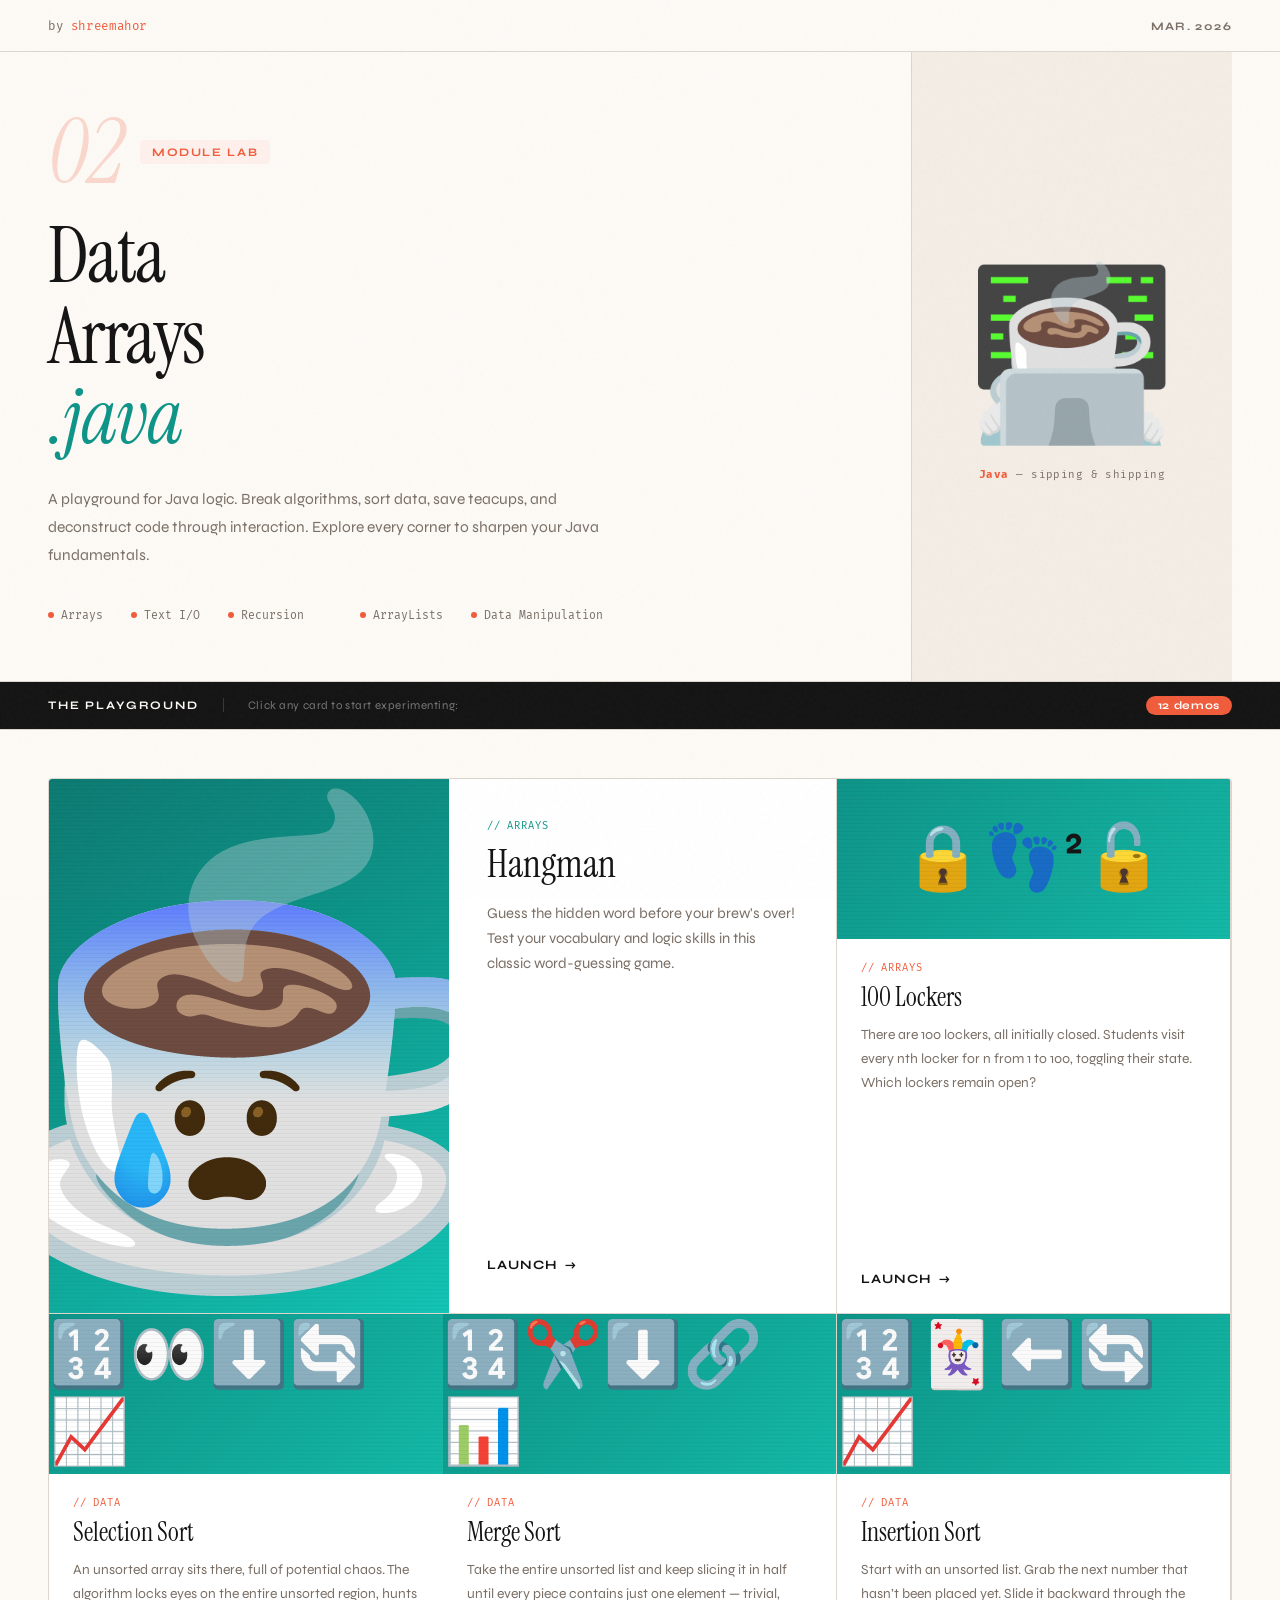
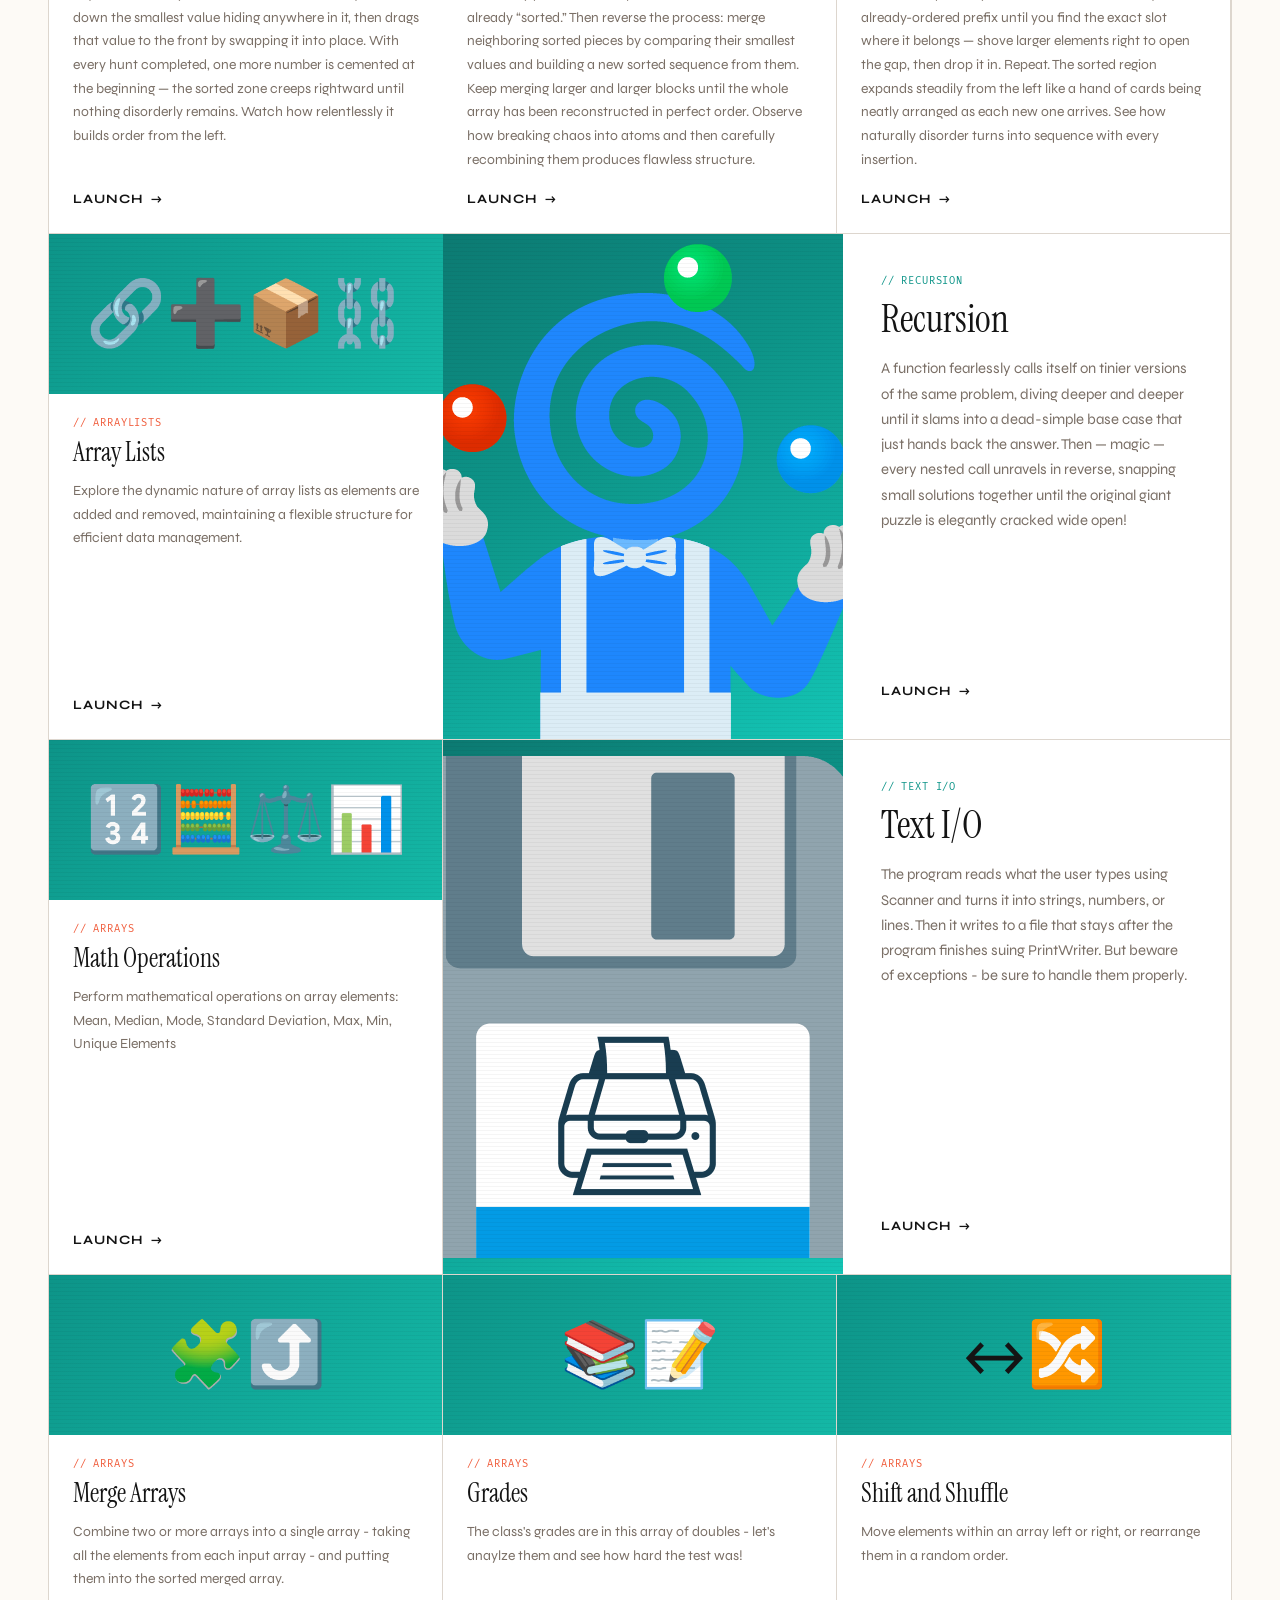
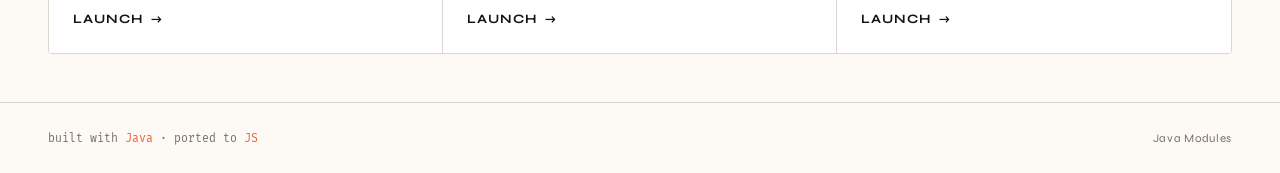
==== index.html @ c107900a "Added main index.html with hero picture" ====
<!DOCTYPE html>
<html lang="en">
<head>
    <meta charset="UTF-8">
    <meta name="viewport" content="width=device-width, initial-scale=1.0">
    <title>Java Algorithm Projects</title>
    <link rel="preconnect" href="https://fonts.googleapis.com">
    <link rel="preconnect" href="https://fonts.gstatic.com" crossorigin>
    <link href="https://fonts.googleapis.com/css2?family=Instrument+Serif:ital@0;1&family=Syne:wght@400;500;700;800&family=Fira+Mono:wght@400;500&display=swap" rel="stylesheet">

    <style>
        :root {
            --coral:      #F05C3B;
            --coral-pale: #FEF0EC;
            --coral-mid:  #F8C4B5;
            --teal:       #0D9488;
            --teal-pale:  #EDFAF8;
            --ink:        #141414;
            --warm-white: #FDFAF6;
            --warm-mid:   #F3EDE5;
            --border:     #DDD6CE;
            --text-muted: #7A6F66;
        }

        * { margin: 0; padding: 0; box-sizing: border-box; }
        html { scroll-behavior: smooth; }

        body {
            font-family: 'Syne', sans-serif;
            background: var(--warm-white);
            color: var(--ink);
            min-height: 100vh;
            overflow-x: hidden;
        }

        /* Grain overlay */
        body::after {
            content: '';
            position: fixed;
            inset: 0;
            background-image: url("data:image/svg+xml,%3Csvg viewBox='0 0 256 256' xmlns='http://www.w3.org/2000/svg'%3E%3Cfilter id='noise'%3E%3CfeTurbulence type='fractalNoise' baseFrequency='0.9' numOctaves='4' stitchTiles='stitch'/%3E%3C/filter%3E%3Crect width='100%25' height='100%25' filter='url(%23noise)' opacity='0.04'/%3E%3C/svg%3E");
            pointer-events: none;
            z-index: 9999;
            opacity: 0.6;
        }

        /* ════════ TOPBAR ════════ */
        .topbar {
            border-bottom: 1.5px solid var(--border);
            padding: 0 48px;
            display: flex;
            align-items: center;
            justify-content: space-between;
            height: 52px;
            background: var(--warm-white);
        }
        .topbar-logo {
            font-family: 'Fira Mono', monospace;
            font-size: 0.78em;
            color: var(--text-muted);
            letter-spacing: 0.05em;
        }
        .topbar-logo span { color: var(--coral); }
        .topbar-tag {
            font-size: 0.72em;
            font-weight: 700;
            letter-spacing: 0.12em;
            text-transform: uppercase;
            color: var(--text-muted);
        }

        /* ════════ HERO ════════ */
        .hero {
            padding: 0 48px;
            border-bottom: 1.5px solid var(--border);
            display: grid;
            grid-template-columns: 1fr 320px;
            min-height: 380px;
        }

        .hero-left {
            padding: 56px 56px 56px 0;
            border-right: 1.5px solid var(--border);
            display: flex;
            flex-direction: column;
            justify-content: space-between;
        }

        .hero-eyebrow {
            display: flex;
            align-items: center;
            gap: 16px;
            margin-bottom: 20px;
        }
        .hero-number {
            font-family: 'Instrument Serif', serif;
            font-style: italic;
            font-size: 5.5em;
            line-height: 1;
            color: var(--coral);
            opacity: 0.22;
            user-select: none;
        }
        .hero-label {
            font-size: 0.72em;
            font-weight: 700;
            letter-spacing: 0.14em;
            text-transform: uppercase;
            color: var(--coral);
            background: var(--coral-pale);
            padding: 5px 12px;
            border-radius: 4px;
        }

        .hero-title {
            font-family: 'Instrument Serif', serif;
            font-size: clamp(3em, 6vw, 5.2em);
            font-weight: 400;
            line-height: 1.05;
            letter-spacing: -0.02em;
            color: var(--ink);
            margin-bottom: 28px;
        }
        .hero-title em {
            font-style: italic;
            color: var(--teal);
        }

        .hero-desc {
            font-size: 0.97em;
            line-height: 1.8;
            color: var(--text-muted);
            max-width: 560px;
            font-weight: 400;
        }

        .hero-meta {
            display: flex;
            align-items: center;
            gap: 28px;
            padding-top: 36px;
            margin-top: auto;
        }
        .hero-meta-item {
            font-family: 'Fira Mono', monospace;
            font-size: 0.72em;
            color: var(--text-muted);
            display: flex;
            align-items: center;
            gap: 7px;
        }
        .hero-meta-item::before {
            content: '';
            display: inline-block;
            width: 6px; height: 6px;
            border-radius: 50%;
            background: var(--coral);
        }

        /* Right panel: mascot */
        .hero-right {
            display: flex;
            flex-direction: column;
            align-items: center;
            justify-content: center;
            padding: 40px 32px;
            gap: 16px;
            background: var(--warm-mid);
        }

        .mascot-wrap {
            width: 200px;
            height: 200px;
            display: flex;
            align-items: center;
            justify-content: center;
            animation: float 4s ease-in-out infinite;
        }
        .mascot-wrap .emoji { font-size: 7.5em; line-height: 1; }

        @keyframes float {
            0%, 100% { transform: translateY(0); }
            50%       { transform: translateY(-10px); }
        }

        .mascot-caption {
            font-family: 'Fira Mono', monospace;
            font-size: 0.68em;
            color: var(--text-muted);
            text-align: center;
            letter-spacing: 0.04em;
        }
        .mascot-caption strong { color: var(--coral); }

        /* ════════ SECTION BAR ════════ */
        .section-bar {
            padding: 0 48px;
            border-bottom: 1.5px solid var(--border);
            display: flex;
            align-items: center;
            height: 48px;
            background: var(--ink);
        }
        .section-bar h3 {
            font-size: 0.72em;
            font-weight: 700;
            letter-spacing: 0.16em;
            text-transform: uppercase;
            color: var(--warm-white);
            padding-right: 24px;
            border-right: 1px solid rgba(255,255,255,0.15);
            margin-right: 24px;
        }
        .section-bar p {
            font-size: 0.72em;
            color: rgba(255,255,255,0.42);
            letter-spacing: 0.05em;
        }
        .section-bar .count-badge {
            margin-left: auto;
            background: var(--coral);
            color: white;
            font-size: 0.7em;
            font-weight: 700;
            padding: 3px 12px;
            border-radius: 20px;
            letter-spacing: 0.06em;
        }

        /* ════════ GRID ════════ */
        .grid-wrap { padding: 48px; }

        .apps-grid {
            display: grid;
            grid-template-columns: repeat(3, 1fr);
            border: 1.5px solid var(--border);
            border-radius: 4px;
            overflow: hidden;
        }

        /* ════════ CARDS ════════ */
        .app-card {
            text-decoration: none;
            color: inherit;
            display: flex;
            flex-direction: column;
            border-right: 1.5px solid var(--border);
            border-bottom: 1.5px solid var(--border);
            background: white;
            position: relative;
            transition: background 0.22s;
            overflow: hidden;
        }
        .app-card:nth-child(3n)         { border-right: none; }
        .app-card:nth-last-child(-n+3)  { border-bottom: none; }

        .app-card:hover { background: var(--coral-pale); z-index: 2; }

        .app-card::before {
            content: '';
            position: absolute;
            top: 0; left: 0;
            width: 3px; height: 100%;
            background: var(--coral);
            transform: scaleY(0);
            transform-origin: top;
            transition: transform 0.25s cubic-bezier(0.4,0,0.2,1);
        }
        .app-card:hover::before { transform: scaleY(1); }

        .app-card .thumb {
            height: 160px;
            background: linear-gradient(135deg, #0D9488 0%, #14b8a6 100%);
            display: flex;
            align-items: center;
            justify-content: center;
            font-size: 4em;
            position: relative;
            overflow: hidden;
        }
        .app-card .thumb::before {
            content: '';
            position: absolute;
            inset: 0;
            background: repeating-linear-gradient(
                0deg,
                transparent,
                transparent 3px,
                rgba(0,0,0,0.04) 3px,
                rgba(0,0,0,0.04) 4px
            );
        }
        .app-card .thumb::after {
            content: '';
            position: absolute;
            inset: 0;
            background: linear-gradient(135deg, rgba(240,92,59,0), rgba(240,92,59,0.18));
            opacity: 0;
            transition: opacity 0.3s;
        }
        .app-card:hover .thumb::after { opacity: 1; }

        .card-content {
            padding: 22px 24px 26px;
            flex: 1;
            display: flex;
            flex-direction: column;
        }

        .card-tag {
            font-family: 'Fira Mono', monospace;
            font-size: 0.65em;
            color: var(--coral);
            letter-spacing: 0.08em;
            text-transform: uppercase;
            margin-bottom: 9px;
        }

        .app-card h4 {
            font-family: 'Instrument Serif', serif;
            font-size: 1.6em;
            font-weight: 400;
            color: var(--ink);
            margin-bottom: 10px;
            line-height: 1.2;
            transition: color 0.2s;
        }
        .app-card:hover h4 { color: var(--coral); }

        .app-card p {
            font-size: 0.87em;
            line-height: 1.7;
            color: var(--text-muted);
            flex: 1;
            margin-bottom: 20px;
            font-weight: 400;
        }

        .card-link {
            display: inline-flex;
            align-items: center;
            gap: 8px;
            font-size: 0.8em;
            font-weight: 700;
            letter-spacing: 0.08em;
            color: var(--ink);
            text-transform: uppercase;
            transition: gap 0.2s, color 0.2s;
        }
        .card-link::after { content: '→'; transition: transform 0.2s; }
        .app-card:hover .card-link { color: var(--coral); gap: 12px; }
        .app-card:hover .card-link::after { transform: translateX(3px); }

        /* ── Featured ── */
        .app-card.featured {
            grid-column: span 2;
            display: grid;
            grid-template-columns: 400px 1fr;
            border-right: 1.5px solid var(--border);
        }
        .app-card.featured:nth-child(3n) { border-right: 1.5px solid var(--border); }

        .app-card.featured .thumb {
            height: 100%;
            font-size: 5em;
            background: linear-gradient(150deg, #0c7a72 0%, #0D9488 40%, #13c4b4 100%);
        }
        .app-card.featured .card-content { padding: 40px 38px; }
        .app-card.featured h4 { font-size: 2.4em; margin-bottom: 14px; }
        .app-card.featured p  { font-size: 0.93em; }
        .app-card.featured::before      { background: var(--teal); }
        .app-card.featured:hover        { background: var(--teal-pale); }
        .app-card.featured:hover h4     { color: var(--teal); }
        .app-card.featured:hover .card-link { color: var(--teal); }
        .app-card.featured .card-tag    { color: var(--teal); }

        /* ════════ FOOTER ════════ */
        .footer {
            border-top: 1.5px solid var(--border);
            padding: 28px 48px;
            display: flex;
            align-items: center;
            justify-content: space-between;
        }
        .footer-left {
            font-family: 'Fira Mono', monospace;
            font-size: 0.72em;
            color: var(--text-muted);
        }
        .footer-left span { color: var(--coral); }
        .footer-right {
            font-size: 0.72em;
            color: var(--text-muted);
            letter-spacing: 0.06em;
        }

        /* ════════ ANIMATIONS ════════ */
        @keyframes fadeUp {
            from { opacity: 0; transform: translateY(18px); }
            to   { opacity: 1; transform: translateY(0); }
        }
        .hero-left  { animation: fadeUp 0.6s ease both; }
        .hero-right { animation: fadeUp 0.6s 0.1s ease both; }
        .apps-grid  { animation: fadeUp 0.6s 0.18s ease both; }

        /* ════════ RESPONSIVE ════════ */
        @media (max-width: 1100px) {
            .apps-grid { grid-template-columns: repeat(2, 1fr); }
            .app-card:nth-child(3n) { border-right: 1.5px solid var(--border); }
            .app-card:nth-child(2n) { border-right: none; }
            .app-card.featured { grid-column: span 2; grid-template-columns: 1fr; }
            .app-card.featured .thumb { height: 240px; }
        }
        @media (max-width: 800px) {
            .hero { grid-template-columns: 1fr; }
            .hero-left { border-right: none; border-bottom: 1.5px solid var(--border); padding: 40px 0; }
            .hero-right { padding: 36px 24px; }
            .topbar, .hero, .grid-wrap, .section-bar, .footer { padding-left: 24px; padding-right: 24px; }
            .apps-grid { grid-template-columns: 1fr; }
            .app-card { border-right: none !important; }
            .app-card.featured { grid-column: span 1; grid-template-columns: 1fr; }
        }
    </style>
</head>
<body>

    <!-- Topbar -->
    <nav class="topbar">
        <div class="topbar-logo">by <span>shreemahor</span></div>
        <div class="topbar-tag">Mar. 2026</div>
    </nav>

    <!-- Hero -->
    <section class="hero">
        <div class="hero-left">
            <div>
                <div class="hero-eyebrow">
                    <span class="hero-number">02</span>
                    <span class="hero-label">Module Lab</span>
                </div>
                <h1 class="hero-title">
                    Data<br>
                    Arrays<br>
                    <em>.java</em>
                </h1>
                <p class="hero-desc">
                    A playground for Java logic. Break algorithms, sort data, save teacups, and deconstruct code through interaction. Explore every corner to sharpen your Java fundamentals.                </p>
            </div>
            <div class="hero-meta">
                <div class="hero-meta-item">Arrays</div>
                <div class="hero-meta-item">Text I/O</div>
                <div class="hero-meta-item">Recursion</div>
                <br>
                <div class="hero-meta-item">ArrayLists</div>
                <div class="hero-meta-item">Data Manipulation</div>
            </div>
        </div>

        <div class="hero-right">
            <div class="mascot-wrap">
                <img src="java-mascot.png"            
                    alt="Teacup coder"                   
                    style="width:200px;height:200px;     
                    object-fit:contain;">
            </div>
            <div class="mascot-caption"><strong>Java</strong> — sipping & shipping</div>
        </div>
    </section>

    <!-- Section bar -->
    <div class="section-bar">
        <h3>the playground</h3>
        <p>Click any card to start experimenting:</p>
        <span class="count-badge">12 demos</span>
    </div>

    <!-- Grid -->
    <div class="grid-wrap">
        <div class="apps-grid">

            <!-- FEATURED -->
            <a href="apps/hangman/hangman.html" class="app-card featured">
                <div class="thumb"><img src="apps/hangman/cup-worried-3.png" alt="Hangman thumbnail"></div>
                <div class="card-content">
                    <div class="card-tag">// arrays</div>
                    <h4>Hangman</h4>
                    <p>Guess the hidden word before your brew's over! Test your vocabulary and logic skills in this classic word-guessing game.</p>
                    <span class="card-link">Launch</span>
                </div>
            </a>

            <a href="apps/lockers/lockers.html" class="app-card">
                <div class="thumb">🔒👣²🔓</div>
                <div class="card-content">
                    <div class="card-tag">// arrays</div>
                    <h4>100 Lockers</h4>
                    <p>There are 100 lockers, all initially closed. Students visit every nth locker for n from 1 to 100, toggling their state. Which lockers remain open?</p>
                    <span class="card-link">Launch</span>
                </div>
            </a>

            <a href="apps/selection_sort/selection_sort.html" class="app-card">
                <div class="thumb">🔢👀⬇️🔄📈</div>
                <div class="card-content">
                    <div class="card-tag">// data</div>
                    <h4>Selection Sort</h4>
                    <p>An unsorted array sits there, full of potential chaos. The algorithm locks eyes on the entire unsorted region, hunts down the smallest value hiding anywhere in it, then drags that value to the front by swapping it into place.
                        With every hunt completed, one more number is cemented at the beginning — the sorted zone creeps rightward until nothing disorderly remains. Watch how relentlessly it builds order from the left.</p>
                    <span class="card-link">Launch</span>
                </div>
            </a>

            <a href="apps/merge_sort/merge_sort.html" class="app-card">
                <div class="thumb">🔢✂️⬇️🔗📊</div>
                <div class="card-content">
                    <div class="card-tag">// data</div>
                    <h4>Merge Sort</h4>
                    <p>Take the entire unsorted list and keep slicing it in half until every piece contains just one element — trivial, already “sorted.” Then reverse the process: merge neighboring sorted pieces by comparing their smallest values and building a new sorted sequence from them. Keep merging larger and larger blocks until the whole array has been reconstructed in perfect order.
                        Observe how breaking chaos into atoms and then carefully recombining them produces flawless structure.</p>
                    <span class="card-link">Launch</span>
                </div>
            </a>

            <a href="apps/insertion_sort/insertion_sort.html" class="app-card">
                <div class="thumb">🔢🃏⬅️🔄📈</div>
                <div class="card-content">
                    <div class="card-tag">// data</div>
                    <h4>Insertion Sort</h4>
                    <p>Start with an unsorted list. Grab the next number that hasn’t been placed yet. Slide it backward through the already-ordered prefix until you find the exact slot where it belongs — shove larger elements right to open the gap, then drop it in. Repeat. The sorted region expands steadily from the left like a hand of cards being neatly arranged as each new one arrives.
                        See how naturally disorder turns into sequence with every insertion.</p>
                    <span class="card-link">Launch</span>
                </div>
            </a>

            <a href="apps/array_lists/array_lists.html" class="app-card">
                <div class="thumb">🔗➕📦⛓️</div>
                <div class="card-content">
                    <div class="card-tag">// arraylists</div>
                    <h4>Array Lists</h4>
                    <p>Explore the dynamic nature of array lists as elements are added and removed, maintaining a flexible structure for efficient data management.</p>
                    <span class="card-link">Launch</span>
                </div>
            </a>

            <a href="apps/recursion/recursion.html" class="app-card featured">
                <div class="thumb"><img src="apps/recursion/recursion-thumbnail.png" alt="Recursion thumbnail"></div>
                <div class="card-content">
                    <div class="card-tag">// recursion</div>
                    <h4>Recursion</h4>
                    <p>A function fearlessly calls itself on tinier versions of the same problem, diving deeper and deeper until it slams into a dead-simple base case that just hands back the answer.
                       Then — magic — every nested call unravels in reverse, snapping small solutions together until the original giant puzzle is elegantly cracked wide open!</p>
                    <span class="card-link">Launch</span>
                </div>
            </a>

            <a href="apps/math/math.html" class="app-card">
                <div class="thumb">🔢🧮⚖️📊</div>
                <div class="card-content">
                    <div class="card-tag">// arrays</div>
                    <h4>Math Operations</h4>
                    <p>Perform mathematical operations on array elements: Mean, Median,
                       Mode, Standard Deviation, Max, Min, Unique Elements</p>
                    <span class="card-link">Launch</span>
                </div>
            </a>

            <a href="apps/text_io/text_io.html" class="app-card featured">
                <div class="thumb"><img src="apps/text_io/text_io_thumbnail.png" alt="Text I/O thumbnail"></div>
                <div class="card-content">
                    <div class="card-tag">// text I/O</div>
                    <h4>Text I/O</h4>
                    <p>The program reads what the user types using Scanner and turns it into strings, numbers, or lines. Then it writes to a file that stays after the program finishes suing PrintWriter.
                       But beware of exceptions - be sure to handle them properly.
                    </p>
                    <span class="card-link">Launch</span>
                </div>
            </a>

            <a href="apps/merge/merge.html" class="app-card">
                <div class="thumb">🧩⤴️</div>
                <div class="card-content">
                    <div class="card-tag">// arrays</div>
                    <h4>Merge Arrays</h4>
                    <p>Combine two or more arrays into a single array - taking all the elements from each input array - and putting them into the sorted merged array.</p>
                    <span class="card-link">Launch</span>
                </div>
            </a>

            <a href="apps/grades/grades.html" class="app-card">
                <div class="thumb">📚📝</div>
                <div class="card-content">
                    <div class="card-tag">// arrays</div>
                    <h4>Grades</h4>
                    <p>The class's grades are in this array of doubles - let's anaylze them and see how hard the test was!</p>
                    <span class="card-link">Launch</span>
                </div>
            </a>

            <a href="apps/shift-shuffle/shift-shuffle.html" class="app-card">
                <div class="thumb">↔️🔀</div>
                <div class="card-content">
                    <div class="card-tag">// arrays</div>
                    <h4>Shift and Shuffle</h4>
                    <p>Move elements within an array left or right, or rearrange them in a random order.</p>
                    <span class="card-link">Launch</span>
                </div>
            </a>

            <!-- ADD MORE CARDS HERE -->

        </div>
    </div>

    <!-- Footer -->
    <footer class="footer">
        <div class="footer-left">built with <span>Java</span> · ported to <span>JS</span></div>
        <div class="footer-right">Java Modules</div>
    </footer>

</body>
</html>
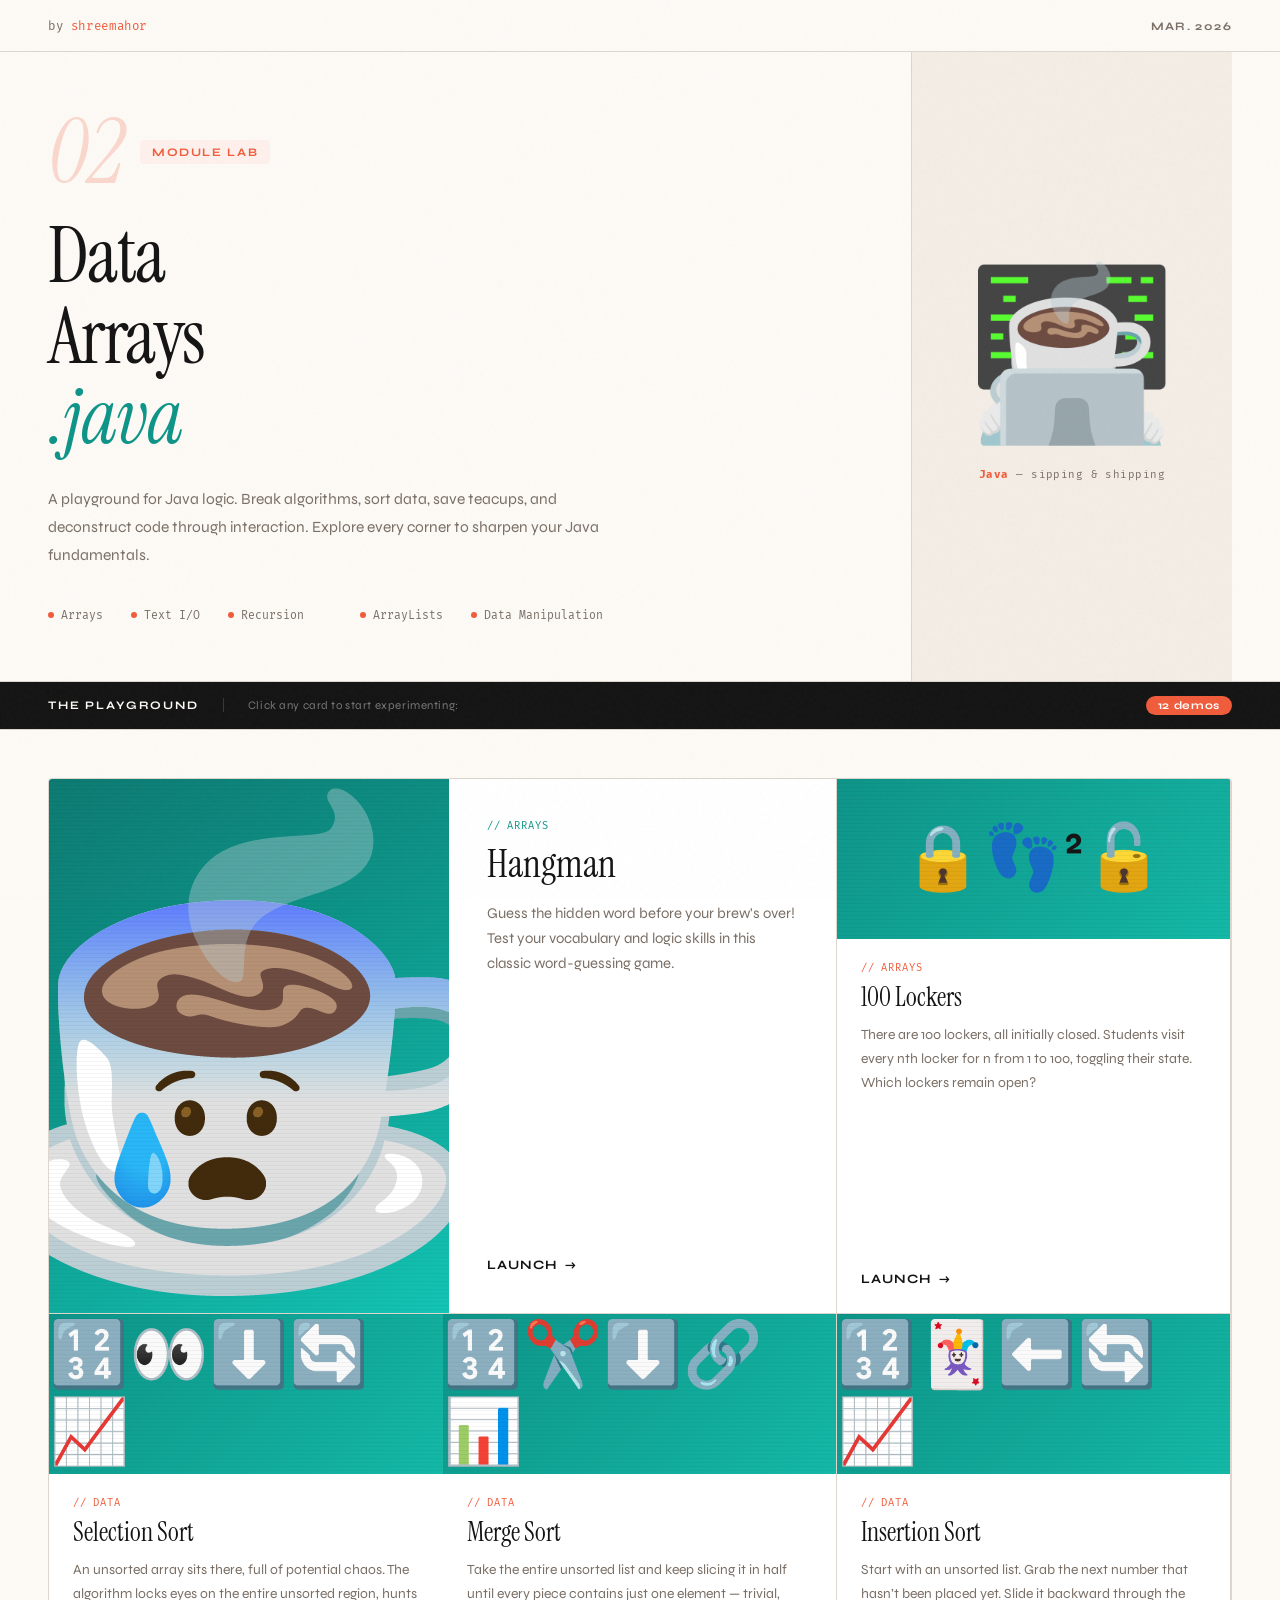
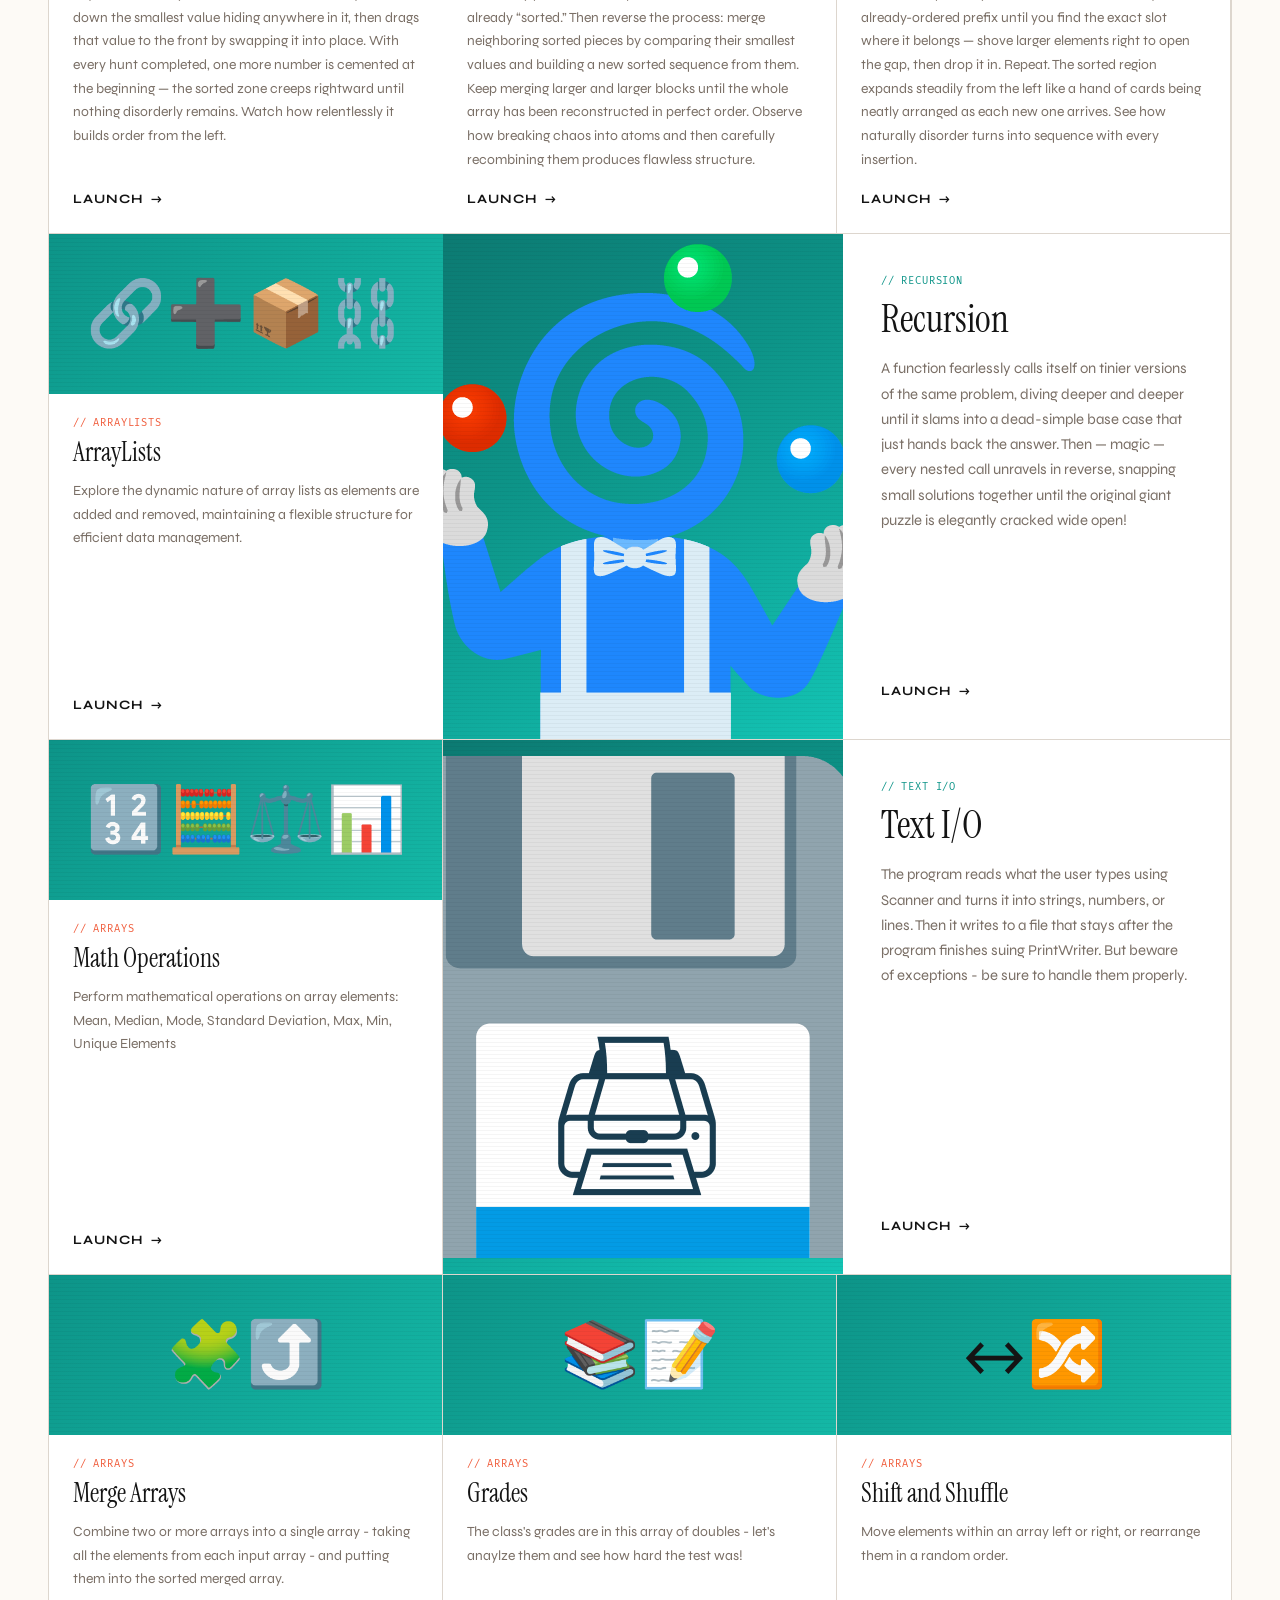
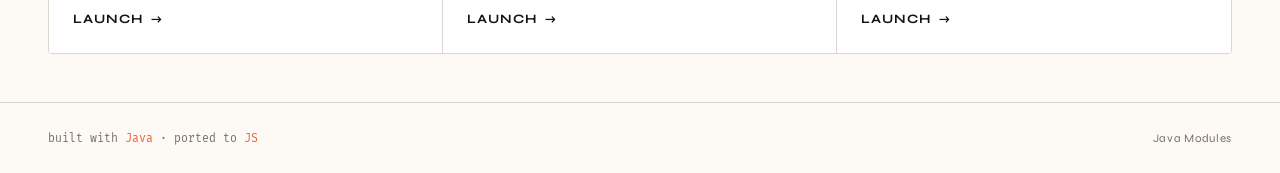
==== commit 8672a9e1: "Little typo" ====
--- a/index.html
+++ b/index.html
@@ -536,7 +536,7 @@
                 <div class="thumb">🔗➕📦⛓️</div>
                 <div class="card-content">
                     <div class="card-tag">// arraylists</div>
-                    <h4>Array Lists</h4>
+                    <h4>ArrayLists</h4>
                     <p>Explore the dynamic nature of array lists as elements are added and removed, maintaining a flexible structure for efficient data management.</p>
                     <span class="card-link">Launch</span>
                 </div>
@@ -619,3 +619,4 @@
 
 </body>
 </html>
+
